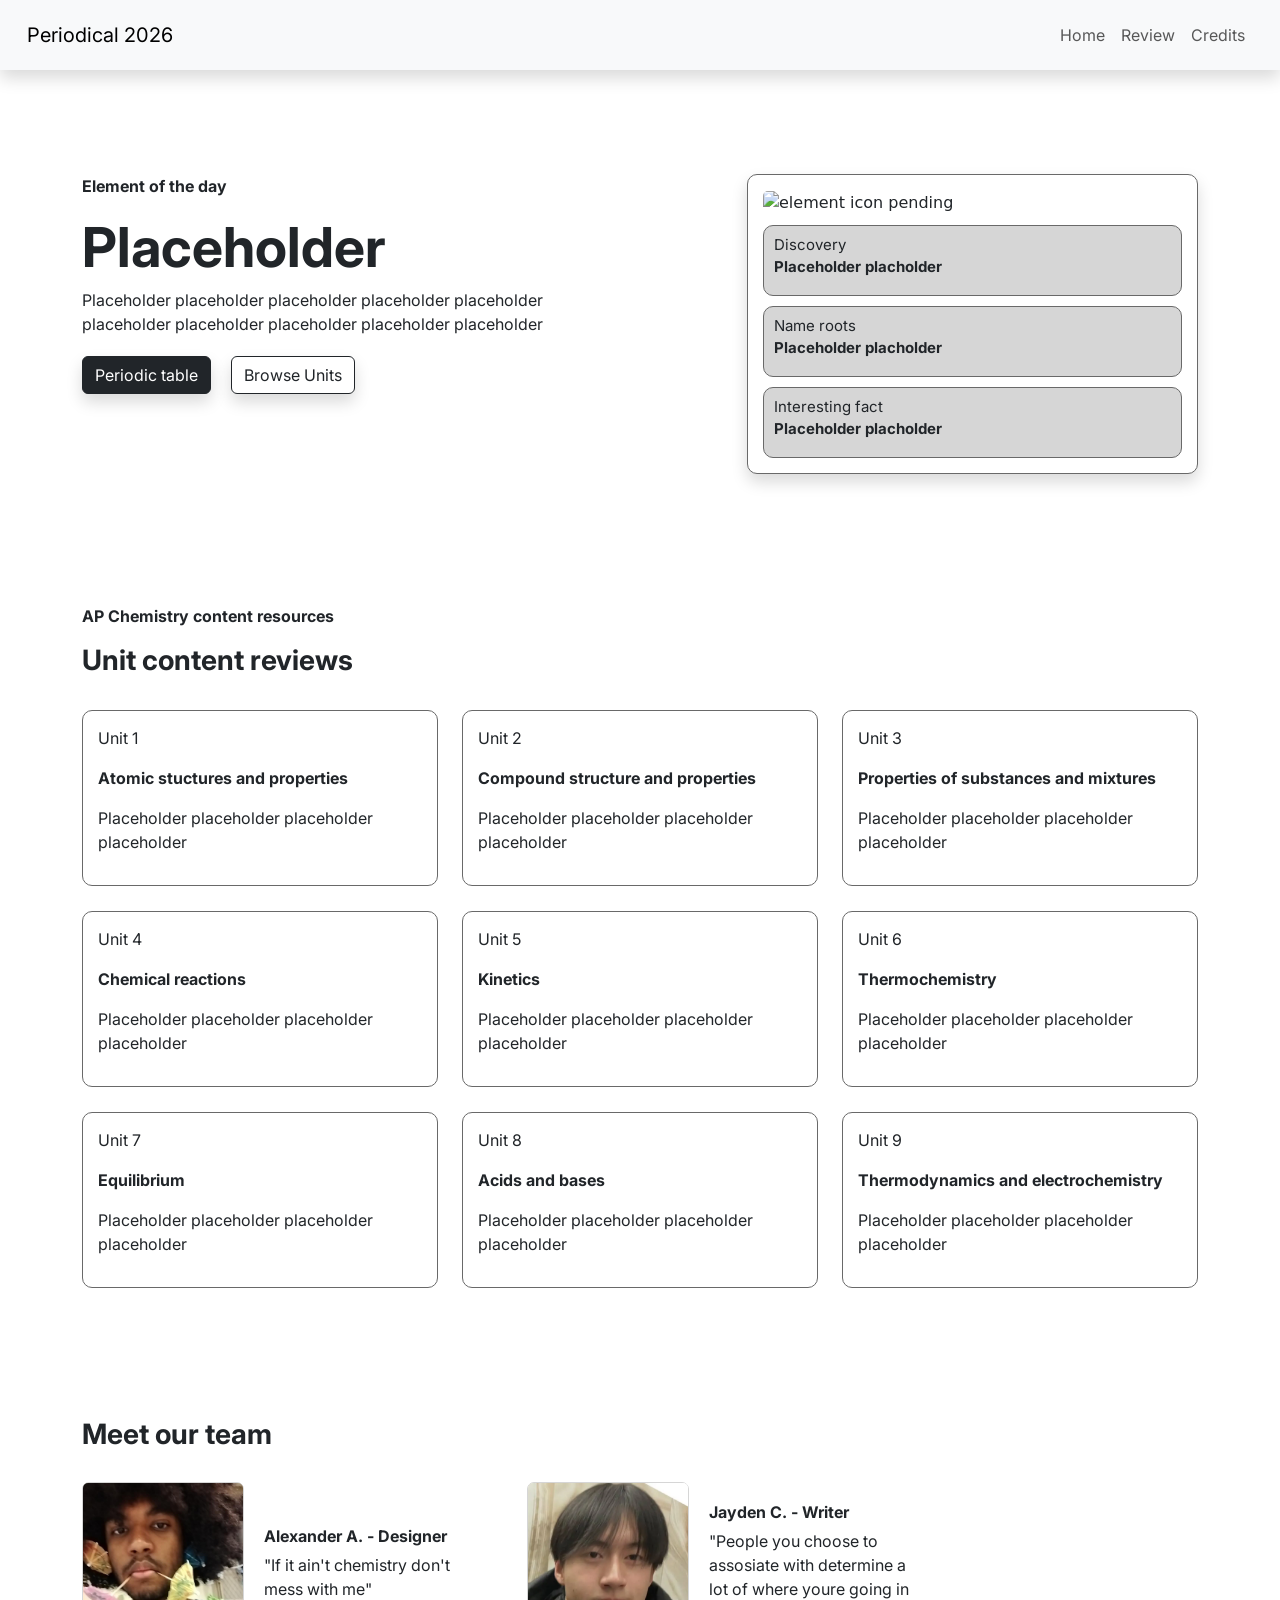
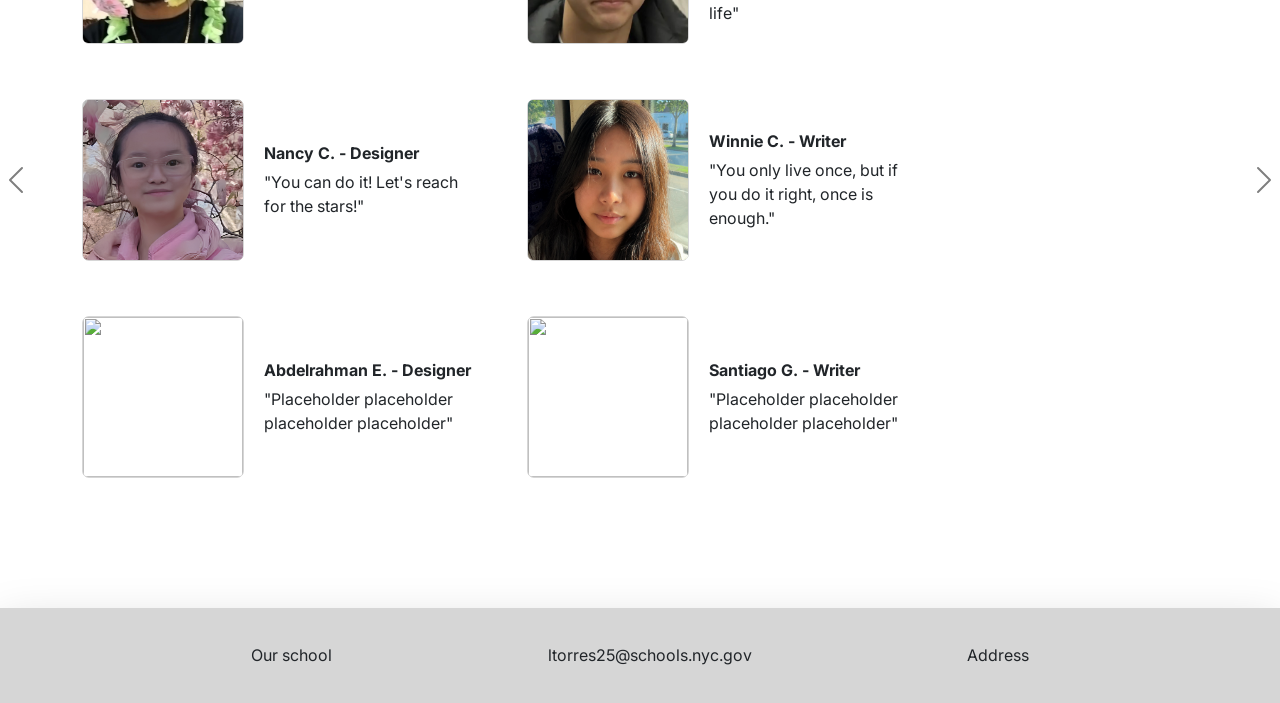
==== index.html @ fd691296 "add darren l to credits" ====
<!doctype html>
<html lang="en">
  <head>
    <meta charset="UTF-8" />
    <meta name="viewport" content="width=device-width, initial-scale=1.0" />
    <title>Periodical 2026</title>

    <!--Inter font-->
    <link rel="preconnect" href="https://fonts.googleapis.com">
    <link rel="preconnect" href="https://fonts.gstatic.com" crossorigin>
    <link href="https://fonts.googleapis.com/css2?family=Baloo+2:wght@400..800&family=Barlow+Condensed:ital,wght@0,100;0,200;0,300;0,400;0,500;0,600;0,700;0,800;0,900;1,100;1,200;1,300;1,400;1,500;1,600;1,700;1,800;1,900&family=BioRhyme:wght@200..800&family=Dongle&family=Gafata&family=Inter:ital,opsz,wght@0,14..32,100..900;1,14..32,100..900&family=Lexend:wght@100..900&family=Manrope:wght@200..800&family=Open+Sans:ital,wght@0,300..800;1,300..800&family=Petrona:ital,wght@0,100..900;1,100..900&family=Poppins:ital,wght@0,100;0,200;0,300;0,400;0,500;0,600;0,700;0,800;0,900;1,100;1,200;1,300;1,400;1,500;1,600;1,700;1,800;1,900&family=Roboto:ital,wght@0,100..900;1,100..900&family=Space+Mono:ital,wght@0,400;0,700;1,400;1,700&display=swap" rel="stylesheet">

    <link href="https://cdn.jsdelivr.net/npm/bootstrap@5.3.8/dist/css/bootstrap.min.css" rel="stylesheet" integrity="sha384-sRIl4kxILFvY47J16cr9ZwB07vP4J8+LH7qKQnuqkuIAvNWLzeN8tE5YBujZqJLB" crossorigin="anonymous">
    <link href="style.css" rel="stylesheet" type="text/css" />
  </head>
  <body>
    <p id="home">home</p>
    <nav class="navbar fixed-top bg-body-tertiary navbar-expand-lg shadow" data-bs-theme="light">
        <div class="container-fluid">
            <span class="navbar-brand mb-0 inter-regular">Periodical 2026</span>
            <button class="navbar-toggler" type="button" data-bs-toggle="collapse" data-bs-target="#navbarSupportedContent" aria-controls="navbarSupportedContent" aria-expanded="false" aria-label="Toggle navigation">
            <span class="navbar-toggler-icon"></span>
            </button>
            <div class="collapse navbar-collapse" id="navbarSupportedContent">
                <ul class="navbar-nav ms-auto mb-2 mb-lg-0">
                <li class="nav-item">
                    <a class="nav-link inter-regular" aria-current="page" href="#home">Home</a>
                </li>
                <li class="nav-item">
                    <a class="nav-link inter-regular" aria-current="page" href="#unit-content">Review</a>
                </li>
                <li class="nav-item">
                    <a class="nav-link inter-regular" aria-current="page" href="#credits">Credits</a>
                </li>
                </ul>
            </div>
        </div>
    </nav>

    <div class="container-fluid spacing" id="daily-element">
        <div class="container">
            <div class="row justify-content-center">
                <div class="col-lg-7 col-12 align-items-center">
                    <p class="inter-bold">Element of the day</p>
                    <h1 class="inter-bold" id="element-name">Placeholder</h1>
                    <p class="inter-regular"id="info">Placeholder placeholder placeholder placeholder placeholder placeholder placeholder placeholder placeholder placeholder</p>
                    <div id="button-align">
                        <a class="btn btn-dark shadow inter-regular" href="periodicTable.html">Periodic table</a>
                        <a class="btn btn-outline-dark shadow inter-regular" href="#unit-content">Browse Units</a>
                    </div>
                </div>
                <div class="col-lg-5 col-12 align-self-flex-end">
                    <div class="container shadow" id="element-card">
                        <img src="" alt="element icon pending">
                        <div class="box">
                            <p class="inter-regular sub-title">Discovery</p>
                            <p class="inter-bold">Placeholder placholder</p>
                        </div>
                        <div class="box">
                            <p class="inter-regular sub-title">Name roots</p>
                            <p class="inter-bold">Placeholder placholder</p>
                        </div>
                        <div class="box">
                            <p class="inter-regular sub-title">Interesting fact</p>
                            <p class="inter-bold">Placeholder placholder</p>
                        </div>
                    </div>
                </div>
            </div>
        </div>
    </div>

    <div class="container-fluid spacing" id="unit-content">
        <div class="container">
            <p class="inter-bold">AP Chemistry content resources</p>
            <h3 class="inter-bold">Unit content reviews</h3>
            <div class="row g-4 justify-content-center">
                <div class="col-lg-4 col-12">
                    <div class="units">
                        <a href="unit-template.html">
                            <p class="inter-regular">Unit 1</p>
                            <p class="inter-bold">Atomic stuctures and properties</p>
                            <p class="inter-regular">Placeholder placeholder placeholder placeholder</p>
                        </a>
                    </div>
                </div>
                <div class="col-lg-4 col-12">
                    <div class="units">
                        <a href="unit-template.html">
                            <p class="inter-regular">Unit 2</p>
                            <p class="inter-bold">Compound structure and properties</p>
                            <p class="inter-regular">Placeholder placeholder placeholder placeholder</p>
                        </a>
                    </div>
                </div>
                <div class="col-lg-4 col-12 ">
                    <div class="units">
                        <a href="unit-template.html">
                            <p class="inter-regular">Unit 3</p>
                            <p class="inter-bold">Properties of substances and mixtures</p>
                            <p class="inter-regular">Placeholder placeholder placeholder placeholder</p>
                        </a>
                    </div>
                </div>
            </div>
            <div class="row g-4 justify-content-center">
                <div class="col-lg-4 col-12">
                    <div class="units">
                        <a href="unit-template.html">
                            <p class="inter-regular">Unit 4</p>
                            <p class="inter-bold">Chemical reactions</p>
                            <p class="inter-regular">Placeholder placeholder placeholder placeholder</p>
                        </a>
                    </div>
                </div>
                <div class="col-lg-4 col-12">
                    <div class="units">
                        <a href="unit-template.html">
                            <p class="inter-regular">Unit 5</p>
                            <p class="inter-bold">Kinetics</p>
                            <p class="inter-regular">Placeholder placeholder placeholder placeholder</p>
                        </a>
                    </div>
                </div>
                <div class="col-lg-4 col-12 ">
                    <div class="units">
                        <a href="unit-template.html">
                            <p class="inter-regular">Unit 6</p>
                            <p class="inter-bold">Thermochemistry</p>
                            <p class="inter-regular">Placeholder placeholder placeholder placeholder</p>
                        </a>
                    </div>
                </div>
            </div>
            <div class="row g-4 justify-content-center">
                <div class="col-lg-4 col-12">
                    <div class="units">
                        <a href="unit-template.html">
                            <p class="inter-regular">Unit 7</p>
                            <p class="inter-bold">Equilibrium</p>
                            <p class="inter-regular">Placeholder placeholder placeholder placeholder</p>
                        </a>
                    </div>
                </div>
                <div class="col-lg-4 col-12">
                    <div class="units">
                        <a href="unit-template.html">
                            <p class="inter-regular">Unit 8</p>
                            <p class="inter-bold">Acids and bases</p>
                            <p class="inter-regular">Placeholder placeholder placeholder placeholder</p>
                        </a>
                    </div>
                </div>
                <div class="col-lg-4 col-12 ">
                    <div class="units">
                        <a href="unit-template.html">
                            <p class="inter-regular">Unit 9</p>
                            <p class="inter-bold">Thermodynamics and electrochemistry</p>
                            <p class="inter-regular">Placeholder placeholder placeholder placeholder</p>
                        </a>
                    </div>
                </div>
            </div>
        </div>
    </div>

    <div class="container-fluid spacing" id="credits">
        <div class="container">
        <h3 class="inter-bold">Meet our team</h3>
            <div class="carousel carousel-dark slide" id="carousel-team" data-bs-ride="carousel">
                <div class="carousel-inner">
                    <div class="carousel-item active">
                        <div class="profiles">
                            <div class="person">
                                <div class="picture">
                                    <img src="imgs/Alexander Alvarado.jpg" width="160px" height="160px">
                                </div>
                                <div class="description">
                                    <p class="name inter-bold">Alexander A. - Designer</p>
                                    <p class="inter-regular">"If it ain't chemistry don't mess with me"</p>
                                </div>
                            </div>
                            <div class="person">
                                <div class="picture">
                                    <img src="imgs/Jayden Cen.png" width="160px" height="160px">
                                </div>
                                <div class="description">
                                    <p class="name inter-bold">Jayden C. - Writer</p>
                                    <p class="inter-regular">"People you choose to assosiate with determine a lot of where youre going in life"</p>
                                </div>
                            </div>
                            <div class="person">
                                <div class="picture">
                                    <img src="imgs/Nancy Chen.png" width="160px" height="160px">
                                </div>
                                <div class="description">
                                    <p class="name inter-bold">Nancy C. - Designer</p>
                                    <p class="inter-regular">"You can do it! Let's reach for the stars!"</p>
                                </div>
                            </div>
                            <div class="person">
                                <div class="picture">
                                    <img src="imgs/Winnie Chen.png" width="160px" height="160px">
                                </div>
                                <div class="description">
                                    <p class="name inter-bold">Winnie C. - Writer</p>
                                    <p class="inter-regular">"You only live once, but if you do it right, once is enough."</p>
                                </div>
                            </div>
                            <div class="person">
                                <div class="picture">
                                    <img src="https://cdn.pixabay.com/photo/2015/10/05/22/37/blank-profile-picture-973460_1280.png" width="160px" height="160px">
                                </div>
                                <div class="description">
                                    <p class="name inter-bold">Abdelrahman E. - Designer</p>
                                    <p class="inter-regular">"Placeholder placeholder placeholder placeholder"</p>
                                </div>
                            </div>
                            <div class="person">
                                <div class="picture">
                                    <img src="https://cdn.pixabay.com/photo/2015/10/05/22/37/blank-profile-picture-973460_1280.png" width="160px" height="160px">
                                </div>
                                <div class="description">
                                    <p class="name inter-bold">Santiago G. - Writer</p>
                                    <p class="inter-regular">"Placeholder placeholder placeholder placeholder"</p>
                                </div>
                            </div>
                        </div>
                    </div>
                    <div class="carousel-item">
                        <div class="profiles">
                            <div class="person">
                                <div class="picture">
                                    <img src="https://cdn.pixabay.com/photo/2015/10/05/22/37/blank-profile-picture-973460_1280.png" width="160px" height="160px">
                                </div>
                                <div class="description">
                                    <p class="name inter-bold">Sara G. - Writer</p>
                                    <p class="inter-regular">"Placeholder placeholder placeholder placeholder"</p>
                                </div>
                            </div>
                            <div class="person">
                                <div class="picture">
                                    <img src="https://cdn.pixabay.com/photo/2015/10/05/22/37/blank-profile-picture-973460_1280.png" width="160px" height="160px">
                                </div>
                                <div class="description">
                                    <p class="name inter-bold">Qilin G. - Writer</p>
                                    <p class="inter-regular">"Placeholder placeholder placeholder placeholder"</p>
                                </div>
                            </div>
                            <div class="person">
                                <div class="picture">
                                    <img src="https://cdn.pixabay.com/photo/2015/10/05/22/37/blank-profile-picture-973460_1280.png" width="160px" height="160px">
                                </div>
                                <div class="description">
                                    <p class="name inter-bold">Lixin H. - Designer</p>
                                    <p class="inter-regular">"Placeholder placeholder placeholder placeholder"</p>
                                </div>
                            </div>
                            <div class="person">
                                <div class="picture">
                                    <img src="https://cdn.pixabay.com/photo/2015/10/05/22/37/blank-profile-picture-973460_1280.png" width="160px" height="160px">
                                </div>
                                <div class="description">
                                    <p class="name inter-bold">Ronnie H. - Writer</p>
                                    <p class="inter-regular">"Placeholder placeholder placeholder placeholder"</p>
                                </div>
                            </div>
                            <div class="person">
                                <div class="picture">
                                    <img src="https://cdn.pixabay.com/photo/2015/10/05/22/37/blank-profile-picture-973460_1280.png" width="160px" height="160px">
                                </div>
                                <div class="description">
                                    <p class="name inter-bold">Yiwen J. - Designer</p>
                                    <p class="inter-regular">"Placeholder placeholder placeholder placeholder"</p>
                                </div>
                            </div>
                            <div class="person">
                                <div class="picture">
                                    <img src="imgs/Farzona Khabibova.png" width="160px" height="160px">
                                </div>
                                <div class="description">
                                    <p class="name inter-bold">Farzona K. - Writer</p>
                                    <p class="inter-regular">"What are you afraid of losing, when nothing in the world actually belongs to you."</p>
                                </div>
                            </div>
                        </div>
                    </div>
                    <div class="carousel-item">
                        <div class="profiles">
                            <div class="person">
                                <div class="picture">
                                    <img src="imgs/Jayden Khoo.png" width="160px" height="160px">
                                </div>
                                <div class="description">
                                    <p class="name inter-bold">Jayden K. - Writer</p>
                                    <p class="inter-regular">"Education is important but so is food"</p>
                                </div>
                            </div>
                            <div class="person">
                                <div class="picture">
                                    <img src="https://cdn.pixabay.com/photo/2015/10/05/22/37/blank-profile-picture-973460_1280.png" width="160px" height="160px">
                                </div>
                                <div class="description">
                                    <p class="name inter-bold">Lizzy K. - Writer</p>
                                    <p class="inter-regular">"Placeholder placeholder placeholder placeholder"</p>
                                </div>
                            </div>
                            <div class="person">
                                <div class="picture">
                                    <img src="imgs/Darren Li.png" width="160px" height="160px">
                                </div>
                                <div class="description">
                                    <p class="name inter-bold">Darren L. - Designer</p>
                                    <p class="inter-regular">"You can choose your own growth, but you can’t choose it for anyone else. Focus on your progress, not on forcing your vision onto others."</p>
                                </div>
                            </div>
                            <div class="person">
                                <div class="picture">
                                    <img src="imgs/William Li.jpg" width="160px" height="160px">
                                </div>
                                <div class="description">
                                    <p class="name inter-bold">William L. - Designer</p>
                                    <p class="inter-regular">"If you've ever regretted missing out on something, how can you be sure that you would definitely succeed? So don't look back."</p>
                                </div>
                            </div>
                            <div class="person">
                                <div class="picture">
                                    <img src="imgs/Jacky Lin.png" width="160px" height="160px">
                                </div>
                                <div class="description">
                                    <p class="name inter-bold">Jacky L. - Writer</p>
                                    <p class="inter-regular">"You have to learn to adapt to circumstances and be ready to respond to any situation, in order to flow around obtsacles."</p>
                                </div>
                            </div>
                            <div class="person">
                                <div class="picture">
                                    <img src="https://cdn.pixabay.com/photo/2015/10/05/22/37/blank-profile-picture-973460_1280.png" width="160px" height="160px">
                                </div>
                                <div class="description">
                                    <p class="name inter-bold">Leo L. - Designer</p>
                                    <p class="inter-regular">"Placeholder placeholder placeholder placeholder"</p>
                                </div>
                            </div>
                        </div>
                    </div>
                    <div class="carousel-item">
                        <div class="profiles">
                            <div class="person">
                                <div class="picture">
                                    <img src="https://cdn.pixabay.com/photo/2015/10/05/22/37/blank-profile-picture-973460_1280.png" width="160px" height="160px">
                                </div>
                                <div class="description">
                                    <p class="name inter-bold">Ryan L. - Designer</p>
                                    <p class="inter-regular">"Placeholder placeholder placeholder placeholder"</p>
                                </div>
                            </div>
                            <div class="person">
                                <div class="picture">
                                    <img src="https://cdn.pixabay.com/photo/2015/10/05/22/37/blank-profile-picture-973460_1280.png" width="160px" height="160px">
                                </div>
                                <div class="description">
                                    <p class="name inter-bold">Xue L. - Writer</p>
                                    <p class="inter-regular">"Placeholder placeholder placeholder placeholder"</p>
                                </div>
                            </div>
                            <div class="person">
                                <div class="picture">
                                    <img src="imgs/zhenglin.png" width="160px" height="160px">
                                </div>
                                <div class="description">
                                    <p class="name inter-bold">Zheng L. - Writer</p>
                                    <p class="inter-regular">"阿巴阿巴s"</p>
                                </div>
                            </div>
                            <div class="person">
                                <div class="picture">
                                    <img src="imgs/Jolee Liu.jpg" width="160px" height="160px">
                                </div>
                                <div class="description">
                                    <p class="name inter-bold">Jolee L. - Designer</p>
                                    <p class="inter-regular">"Look beyond perfectionism and embrace rigorous challenges."</p>
                                </div>
                            </div>
                            <div class="person">
                                <div class="picture">
                                    <img src="https://cdn.pixabay.com/photo/2015/10/05/22/37/blank-profile-picture-973460_1280.png" width="160px" height="160px">
                                </div>
                                <div class="description">
                                    <p class="name inter-bold">Gabriel M. - Designer</p>
                                    <p class="inter-regular">"Placeholder placeholder placeholder placeholder"</p>
                                </div>
                            </div>
                            <div class="person">
                                <div class="picture">
                                    <img src="https://cdn.pixabay.com/photo/2015/10/05/22/37/blank-profile-picture-973460_1280.png" width="160px" height="160px">
                                </div>
                                <div class="description">
                                    <p class="name inter-bold">Citali P. - Writer</p>
                                    <p class="inter-regular">"Placeholder placeholder placeholder placeholder"</p>
                                </div>
                            </div>
                        </div>
                    </div>
                    <div class="carousel-item">
                        <div class="profiles">
                            <div class="person">
                                <div class="picture">
                                    <img src="https://cdn.pixabay.com/photo/2015/10/05/22/37/blank-profile-picture-973460_1280.png" width="160px" height="160px">
                                </div>
                                <div class="description">
                                    <p class="name inter-bold">Edward P. - Designer</p>
                                    <p class="inter-regular">"Placeholder placeholder placeholder placeholder"</p>
                                </div>
                            </div>
                            <div class="person">
                                <div class="picture">
                                    <img src="imgs/Rain Song.jpg" width="160px" height="160px">
                                </div>
                                <div class="description">
                                    <p class="name inter-bold">Rain S. - Designer</p>
                                    <p class="inter-regular">"Hi Everybody"</p>
                                </div>
                            </div>
                            <div class="person">
                                <div class="picture">
                                    <img src="https://cdn.pixabay.com/photo/2015/10/05/22/37/blank-profile-picture-973460_1280.png" width="160px" height="160px">
                                </div>
                                <div class="description">
                                    <p class="name inter-bold">Jesus V. - Writer</p>
                                    <p class="inter-regular">"Placeholder placeholder placeholder placeholder"</p>
                                </div>
                            </div>
                            <div class="person">
                                <div class="picture">
                                    <img src="https://cdn.pixabay.com/photo/2015/10/05/22/37/blank-profile-picture-973460_1280.png" width="160px" height="160px">
                                </div>
                                <div class="description">
                                    <p class="name inter-bold">Shijun W. - Designer</p>
                                    <p class="inter-regular">"Placeholder placeholder placeholder placeholder"</p>
                                </div>
                            </div>
                            <div class="person">
                                <div class="picture">
                                    <img src="imgs/Cammi Wong.jpg" width="160px" height="160px">
                                </div>
                                <div class="description">
                                    <p class="name inter-bold">Cammi W. - Writer</p>
                                    <p class="inter-regular">"We can become what we think"</p>
                                </div>
                            </div>
                            <div class="person">
                                <div class="picture">
                                    <img src="imgs/Tina Xiao.png" width="160px" height="160px">
                                </div>
                                <div class="description">
                                    <p class="name inter-bold">Tina X. - Designer</p>
                                    <p class="inter-regular">"If you believe in yourself, anything is possible"</p>
                                </div>
                            </div>
                        </div>
                    </div>
                </div>
                <button class="carousel-control-prev" type="button" data-bs-target="#carousel-team" data-bs-slide="prev">
                    <span class="carousel-control-prev-icon" aria-hidden="true"></span>
                    <span class="visually-hidden">Previous</span>
                </button>
                <button class="carousel-control-next" type="button" data-bs-target="#carousel-team" data-bs-slide="next">
                    <span class="carousel-control-next-icon" aria-hidden="true"></span>
                    <span class="visually-hidden">Next</span>
                </button>
            </div>
        </div>
    </div>

    <div class="shadow-lg" id="footer">
        <footer>
            <div>
                <a class="inter-regular" href="https://www.hstat.org/" target="_blank">Our school</a>
            </div>
            <div>
                <a class="inter-regular" href="mailto:ltorres25@schools.nyc.gov" target="_blank">ltorres25@schools.nyc.gov</a>
            </div>
            <div>
                <a class="inter-regular" href="https://maps.app.goo.gl/sKHwJFH19ot9GF3d6" target="_blank">Address</a>
            </div>
        </footer>
    </div>

    <script src="https://cdn.jsdelivr.net/npm/bootstrap@5.3.8/dist/js/bootstrap.bundle.min.js" integrity="sha384-FKyoEForCGlyvwx9Hj09JcYn3nv7wiPVlz7YYwJrWVcXK/BmnVDxM+D2scQbITxI" crossorigin="anonymous"></script>
  </body>
</html>
---- style.css ----
.inter-regular {
  font-family: "Inter", sans-serif;
  font-optical-sizing: auto;
  font-weight: 400;
  font-style: normal;
}
.inter-bold {
  font-family: "Inter", sans-serif;
  font-optical-sizing: auto;
  font-weight: 700;
  font-style: normal;
}
.navbar {
  padding: 15px;
}

.spacing {
  margin-bottom: 130px;
}
#daily-element{
    margin-top: 150px;
    padding: 0px 60px 0px 60px;
    width: 100%;
}
#element-name {
  font-size: 55px;
}
#button-align{
  display: flex;
  align-content: center;
  margin-top: 20px;
}
.btn {
  margin: 0px 20px 0px 0px;
}
#info {
  max-width: 500px;
}
#element-card {
  background-color: #fff;
  border: 1px solid #696969;
  border-radius: 10px;
  padding: 15px;
  margin-left: auto;
  width: 500px;
}
.align-self-flex-end{
  display:flex;
  align-self: flex-end;
}
.box{
  background-color: #d6d6d6;
  border: 1px solid #696969;
  border-radius: 10px;
  padding-left: 10px;
  margin: auto;
  margin-top: 10px;
  font-size: 15px;
}
.sub-title{
  margin: 8px 0px 0px 0px;
}

#unit-content{
  padding: 0px 60px 0px 60px;
  width: 100%;
}
.units{
  background-color: #fff;
  border: 1px solid #696969;
  border-radius: 10px;
  padding: 15px;
  margin-top: 25px;
}
a {
    text-decoration: none;
    color: inherit;
    /* display:block; */
}
img{
  border-radius: 5px;
}

#credits {
  padding: 0px 60px 0px 60px;
  position: relative;
}
.profiles {
  display:flex;
  flex-wrap: wrap;
  gap: 45px;
  justify-content: start;
  row-gap: 55px;
}
/* .top-row{
  margin-bottom: 55px;
} */
.person{
  display: flex;
  align-items:center;
  gap: 20px;
}
.picture {
  margin:auto;
  border: 1px solid #d6d6d6;
  border-radius: 7px;
}
.description {
  margin: auto;
  width:218px;
}
.name{
  margin: 16px 0px 5px 0px;
}

.carousel{
  margin-top: 30px;
}
.carousel-control-prev {
  left: -150px;
}
.carousel-control-next {
  right: -150px;
}

#footer{
  background-color: #d6d6d6;
  margin-top: 130px;
}
footer{
  display: flex;
  justify-content: space-evenly;
  align-items: baseline;
  margin: auto;
  text-align:center;
  flex-wrap: wrap;
  align-content: center;
  padding: 35px;
}
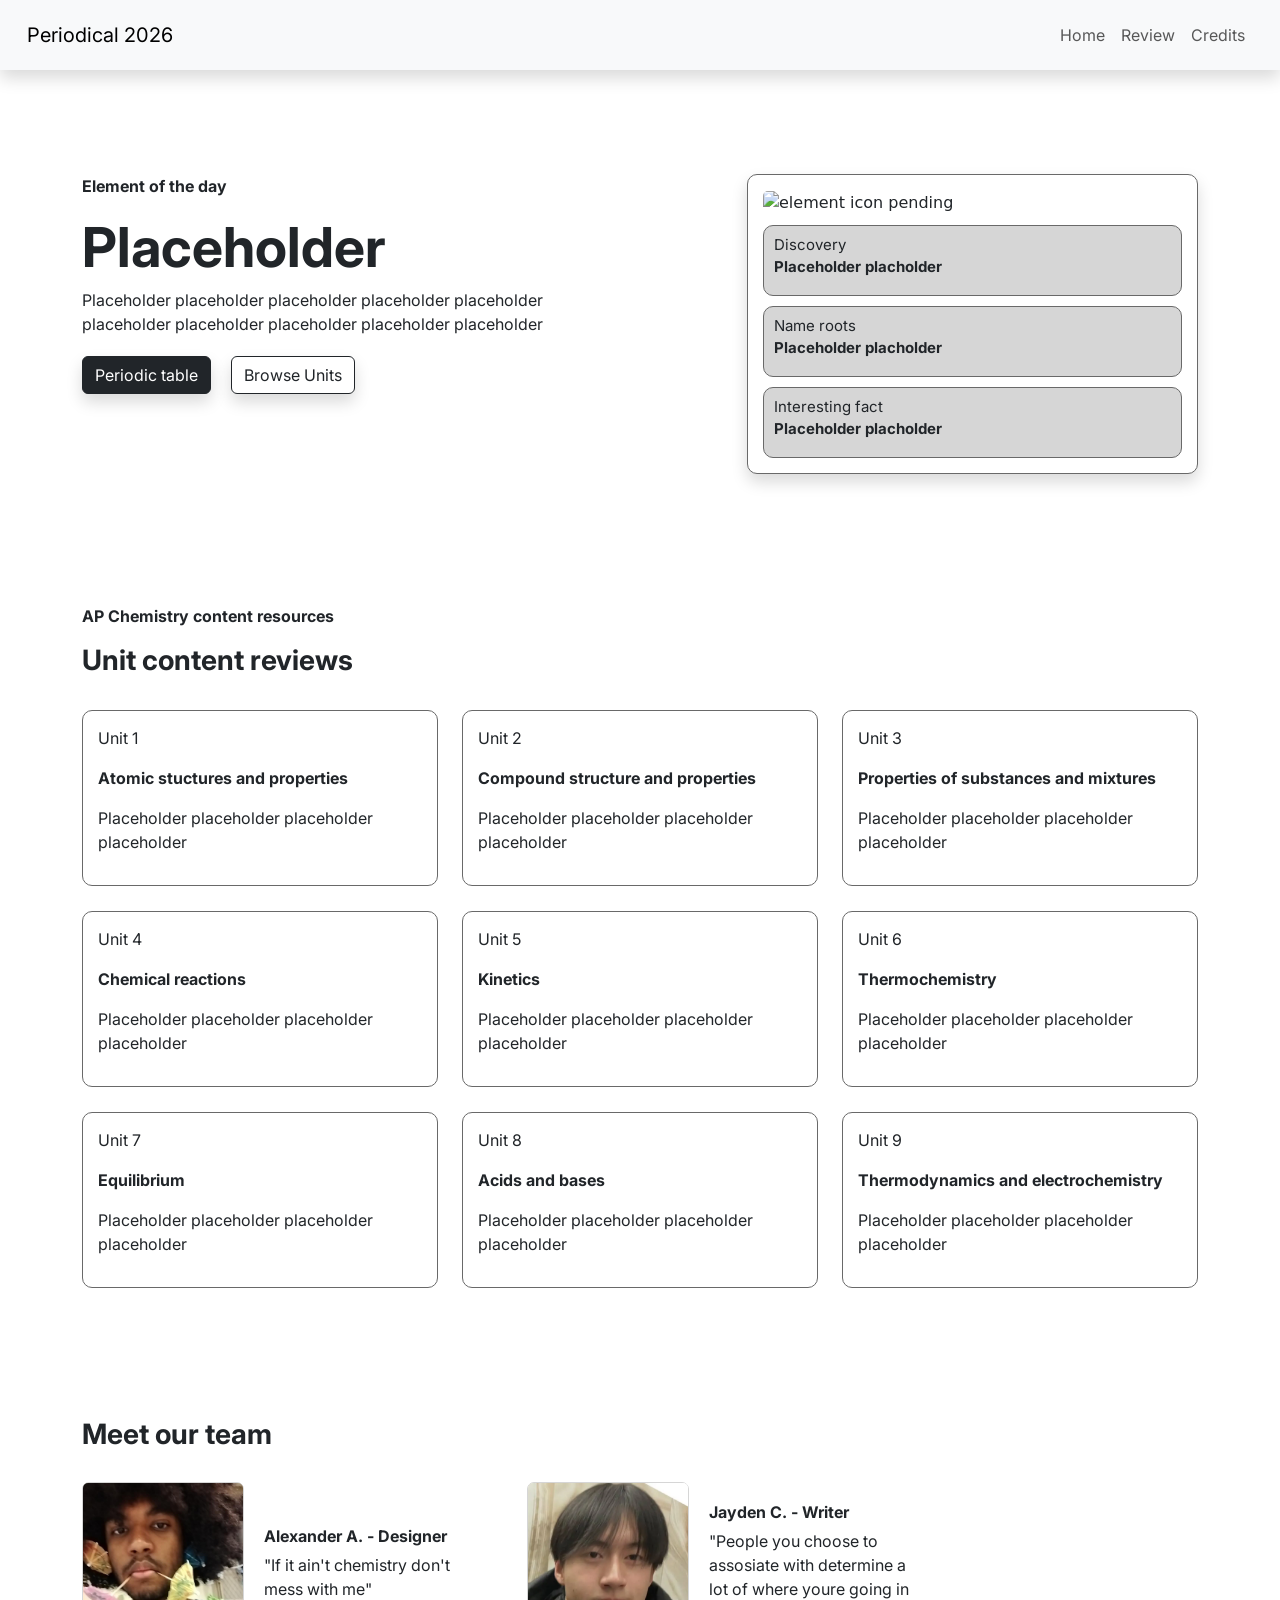
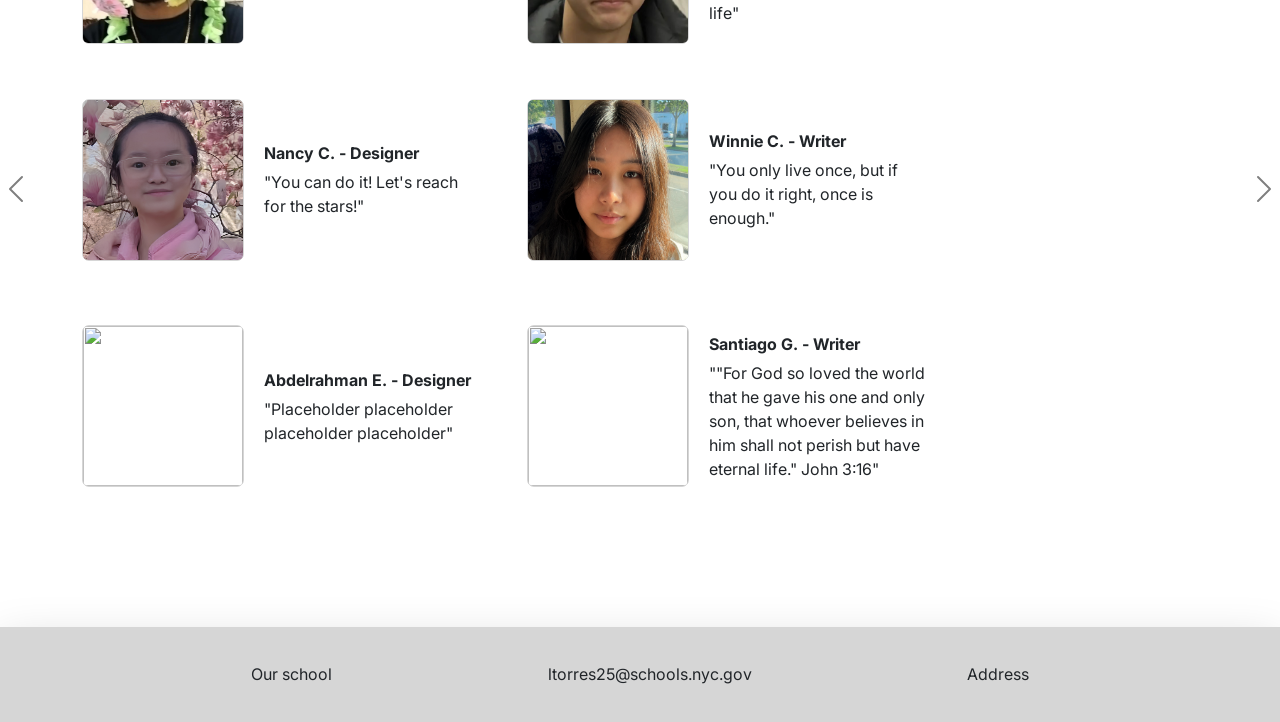
==== commit 48094ea5: "Merge pull request #33 from tinax8774/main add Gabriel" ====
--- a/index.html
+++ b/index.html
@@ -218,11 +218,11 @@
                             </div>
                             <div class="person">
                                 <div class="picture">
-                                    <img src="https://cdn.pixabay.com/photo/2015/10/05/22/37/blank-profile-picture-973460_1280.png" width="160px" height="160px">
+                                    <img src="imgs/Santiago Garcia Vidal.png" width="160px" height="160px">
                                 </div>
                                 <div class="description">
                                     <p class="name inter-bold">Santiago G. - Writer</p>
-                                    <p class="inter-regular">"Placeholder placeholder placeholder placeholder"</p>
+                                    <p class="inter-regular">""For God so loved the world that he gave his one and only son, that whoever believes in him shall not perish but have eternal life." John 3:16"</p>
                                 </div>
                             </div>
                         </div>
@@ -298,11 +298,11 @@
                             </div>
                             <div class="person">
                                 <div class="picture">
-                                    <img src="https://cdn.pixabay.com/photo/2015/10/05/22/37/blank-profile-picture-973460_1280.png" width="160px" height="160px">
+                                    <img src="imgs/Lizzy Kopaleishvili.png" width="160px" height="160px">
                                 </div>
                                 <div class="description">
                                     <p class="name inter-bold">Lizzy K. - Writer</p>
-                                    <p class="inter-regular">"Placeholder placeholder placeholder placeholder"</p>
+                                    <p class="inter-regular">"I'm finally out of my element"</p>
                                 </div>
                             </div>
                             <div class="person">
@@ -383,11 +383,11 @@
                             </div>
                             <div class="person">
                                 <div class="picture">
-                                    <img src="https://cdn.pixabay.com/photo/2015/10/05/22/37/blank-profile-picture-973460_1280.png" width="160px" height="160px">
+                                    <img src="imgs/Gabriel Mora.png" width="160px" height="160px">
                                 </div>
                                 <div class="description">
                                     <p class="name inter-bold">Gabriel M. - Designer</p>
-                                    <p class="inter-regular">"Placeholder placeholder placeholder placeholder"</p>
+                                    <p class="inter-regular">"Hi"</p>
                                 </div>
                             </div>
                             <div class="person">
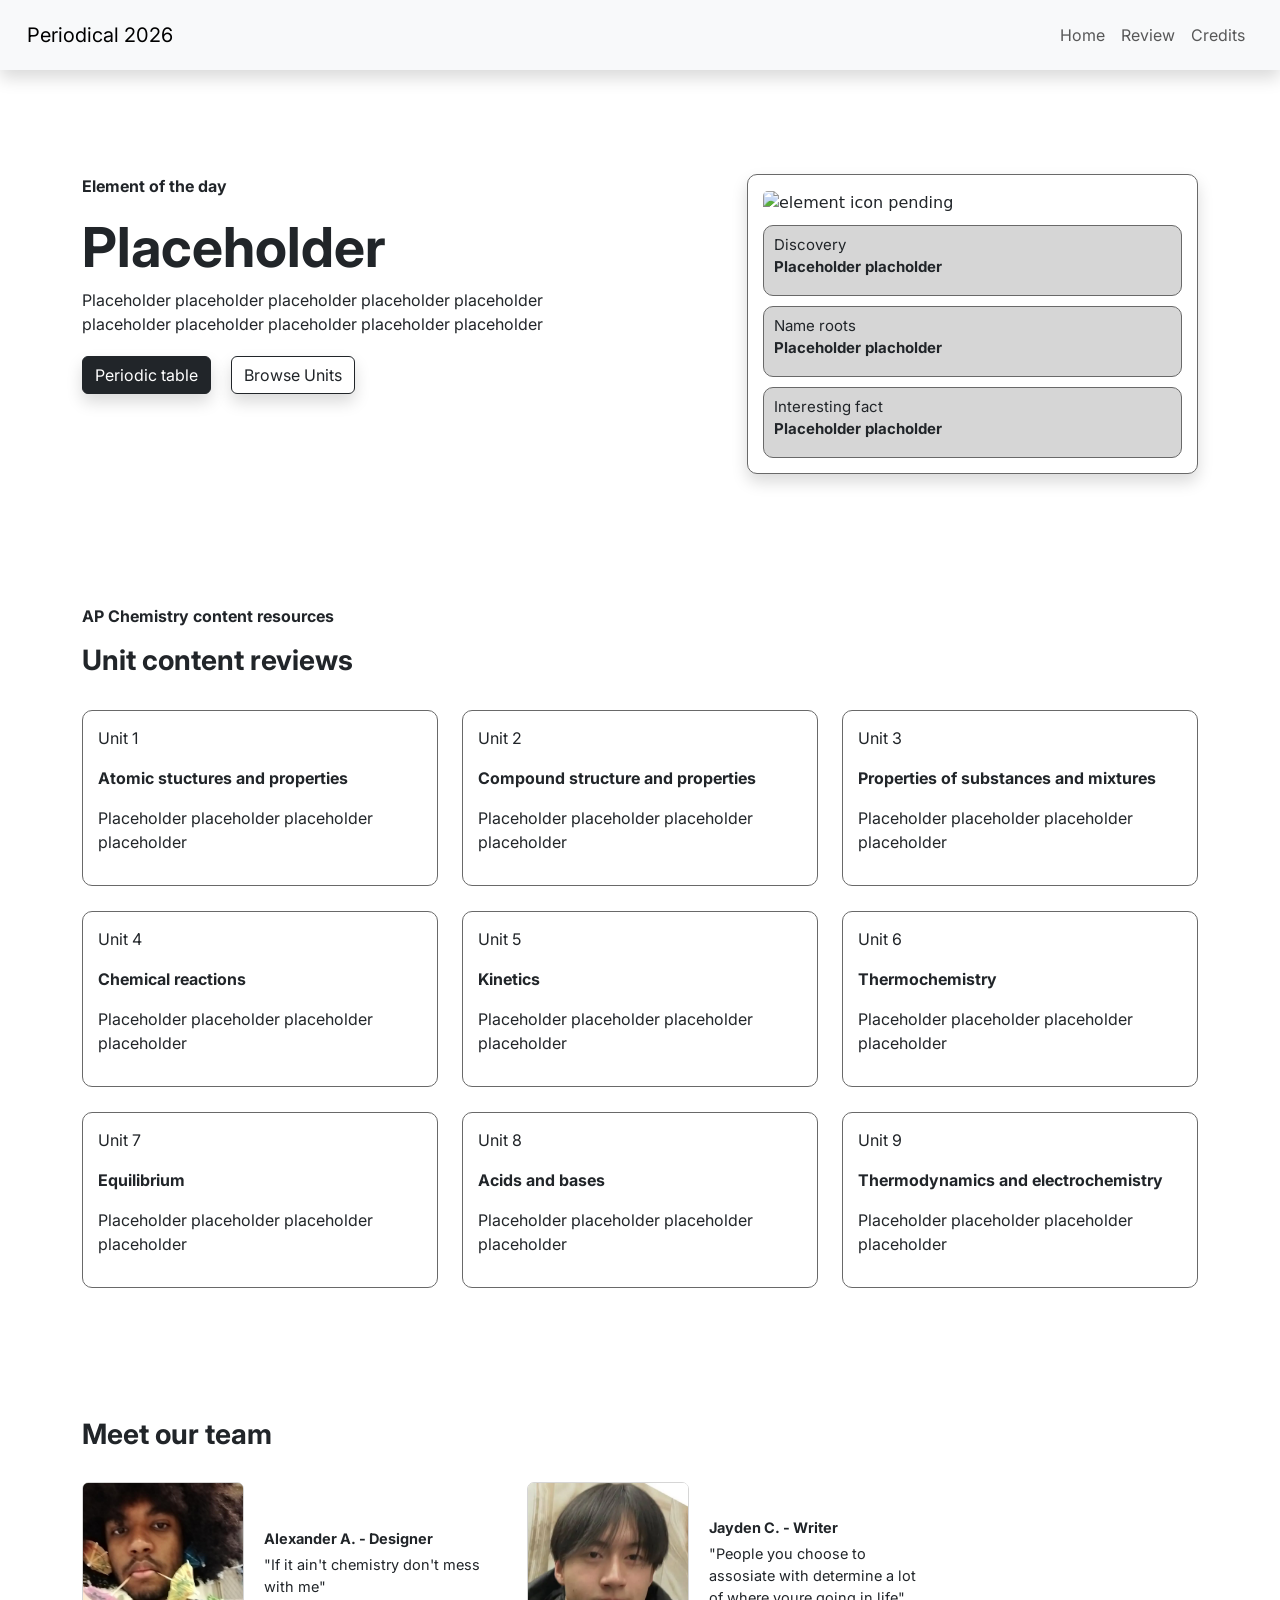
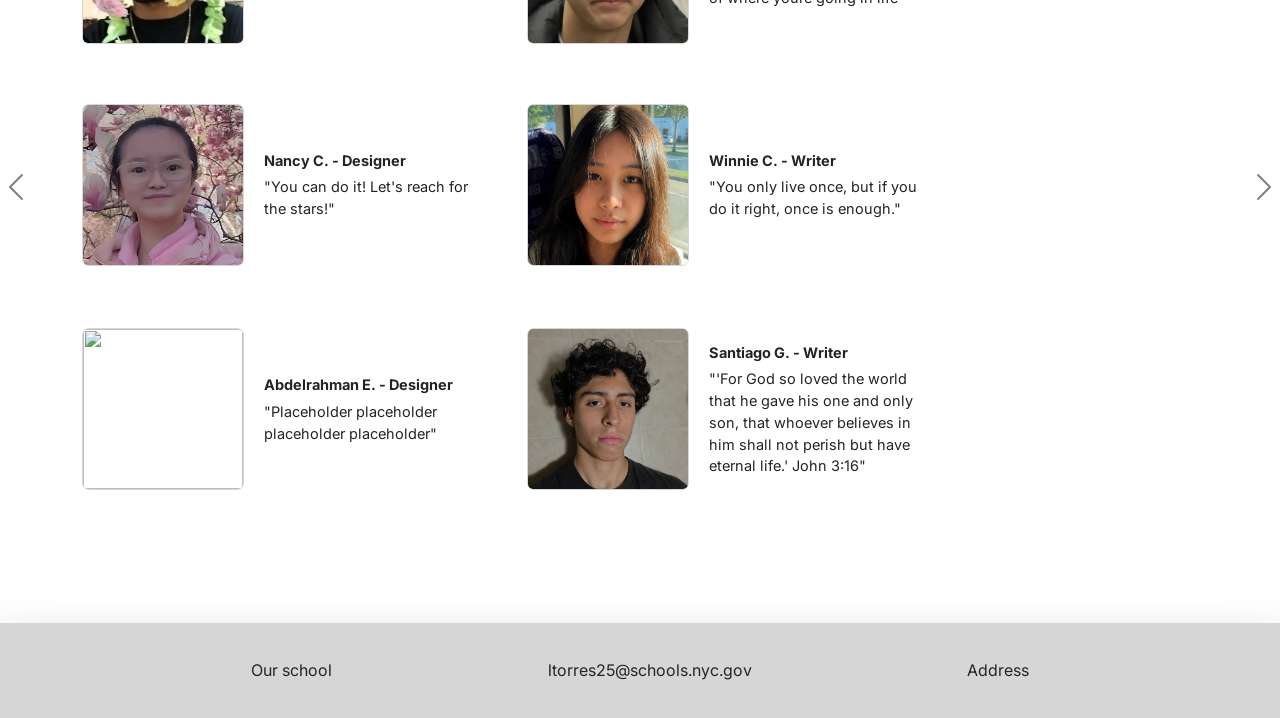
==== commit 11e8190c: "Merge pull request #37 from joleel3389/main fix styling, fix cropping for multiple ppl, fix quote" ====
--- a/index.html
+++ b/index.html
@@ -218,11 +218,11 @@
                             </div>
                             <div class="person">
                                 <div class="picture">
-                                    <img src="imgs/Santiago Garcia Vidal.png" width="160px" height="160px">
+                                    <img src="imgs/Santiago Garcia Vidal.jpg" width="160px" height="160px">
                                 </div>
                                 <div class="description">
                                     <p class="name inter-bold">Santiago G. - Writer</p>
-                                    <p class="inter-regular">""For God so loved the world that he gave his one and only son, that whoever believes in him shall not perish but have eternal life." John 3:16"</p>
+                                    <p class="inter-regular">"'For God so loved the world that he gave his one and only son, that whoever believes in him shall not perish but have eternal life.' John 3:16"</p>
                                 </div>
                             </div>
                         </div>
@@ -231,11 +231,11 @@
                         <div class="profiles">
                             <div class="person">
                                 <div class="picture">
-                                    <img src="https://cdn.pixabay.com/photo/2015/10/05/22/37/blank-profile-picture-973460_1280.png" width="160px" height="160px">
+                                    <img src="imgs/Sara Golabek.jpg" width="160px" height="160px">
                                 </div>
                                 <div class="description">
                                     <p class="name inter-bold">Sara G. - Writer</p>
-                                    <p class="inter-regular">"Placeholder placeholder placeholder placeholder"</p>
+                                    <p class="inter-regular" style="font-size: 13px">"Knowing is better than wondering. Waking is better than sleeping, and even the biggest failure, even the worst mistake, beats the hell out of never trying."</p>
                                 </div>
                             </div>
                             <div class="person">
@@ -258,11 +258,11 @@
                             </div>
                             <div class="person">
                                 <div class="picture">
-                                    <img src="https://cdn.pixabay.com/photo/2015/10/05/22/37/blank-profile-picture-973460_1280.png" width="160px" height="160px">
+                                    <img src="imgs/Ronnie Huang.jpg" width="160px" height="160px">
                                 </div>
                                 <div class="description">
                                     <p class="name inter-bold">Ronnie H. - Writer</p>
-                                    <p class="inter-regular">"Placeholder placeholder placeholder placeholder"</p>
+                                    <p class="inter-regular">"You only get one life to try everything, so don't hesitate to go beyond."</p>
                                 </div>
                             </div>
                             <div class="person">
@@ -298,7 +298,7 @@
                             </div>
                             <div class="person">
                                 <div class="picture">
-                                    <img src="imgs/Lizzy Kopaleishvili.png" width="160px" height="160px">
+                                    <img src="imgs/Lizzy Kopaleishvili.jpg" width="160px" height="160px">
                                 </div>
                                 <div class="description">
                                     <p class="name inter-bold">Lizzy K. - Writer</p>
@@ -383,7 +383,7 @@
                             </div>
                             <div class="person">
                                 <div class="picture">
-                                    <img src="imgs/Gabriel Mora.png" width="160px" height="160px">
+                                    <img src="imgs/Gabriel Mora.jpg" width="160px" height="160px">
                                 </div>
                                 <div class="description">
                                     <p class="name inter-bold">Gabriel M. - Designer</p>
@@ -405,11 +405,11 @@
                         <div class="profiles">
                             <div class="person">
                                 <div class="picture">
-                                    <img src="https://cdn.pixabay.com/photo/2015/10/05/22/37/blank-profile-picture-973460_1280.png" width="160px" height="160px">
+                                    <img src="imgs/Edward Perez Gomez.jpg" width="160px" height="160px">
                                 </div>
                                 <div class="description">
                                     <p class="name inter-bold">Edward P. - Designer</p>
-                                    <p class="inter-regular">"Placeholder placeholder placeholder placeholder"</p>
+                                    <p class="inter-regular">"You owe it to yourself to become everything you’ve ever dreamed of being."</p>
                                 </div>
                             </div>
                             <div class="person">
@@ -432,11 +432,11 @@
                             </div>
                             <div class="person">
                                 <div class="picture">
-                                    <img src="https://cdn.pixabay.com/photo/2015/10/05/22/37/blank-profile-picture-973460_1280.png" width="160px" height="160px">
+                                    <img src="imgs/Shijun Weng.jpg" width="160px" height="160px">
                                 </div>
                                 <div class="description">
                                     <p class="name inter-bold">Shijun W. - Designer</p>
-                                    <p class="inter-regular">"Placeholder placeholder placeholder placeholder"</p>
+                                    <p class="inter-regular">"Just write code in chemistry"</p>
                                 </div>
                             </div>
                             <div class="person">
--- a/style.css
+++ b/style.css
@@ -89,8 +89,9 @@
   display:flex;
   flex-wrap: wrap;
   gap: 45px;
-  justify-content: start;
-  row-gap: 55px;
+  justify-content: flex-start;
+  row-gap: 60px;
+  min-height: 450px;
 }
 /* .top-row{
   margin-bottom: 55px;
@@ -108,6 +109,7 @@
 .description {
   margin: auto;
   width:218px;
+  font-size: 14.5px;
 }
 .name{
   margin: 16px 0px 5px 0px;
@@ -136,4 +138,4 @@
   flex-wrap: wrap;
   align-content: center;
   padding: 35px;
-}+}
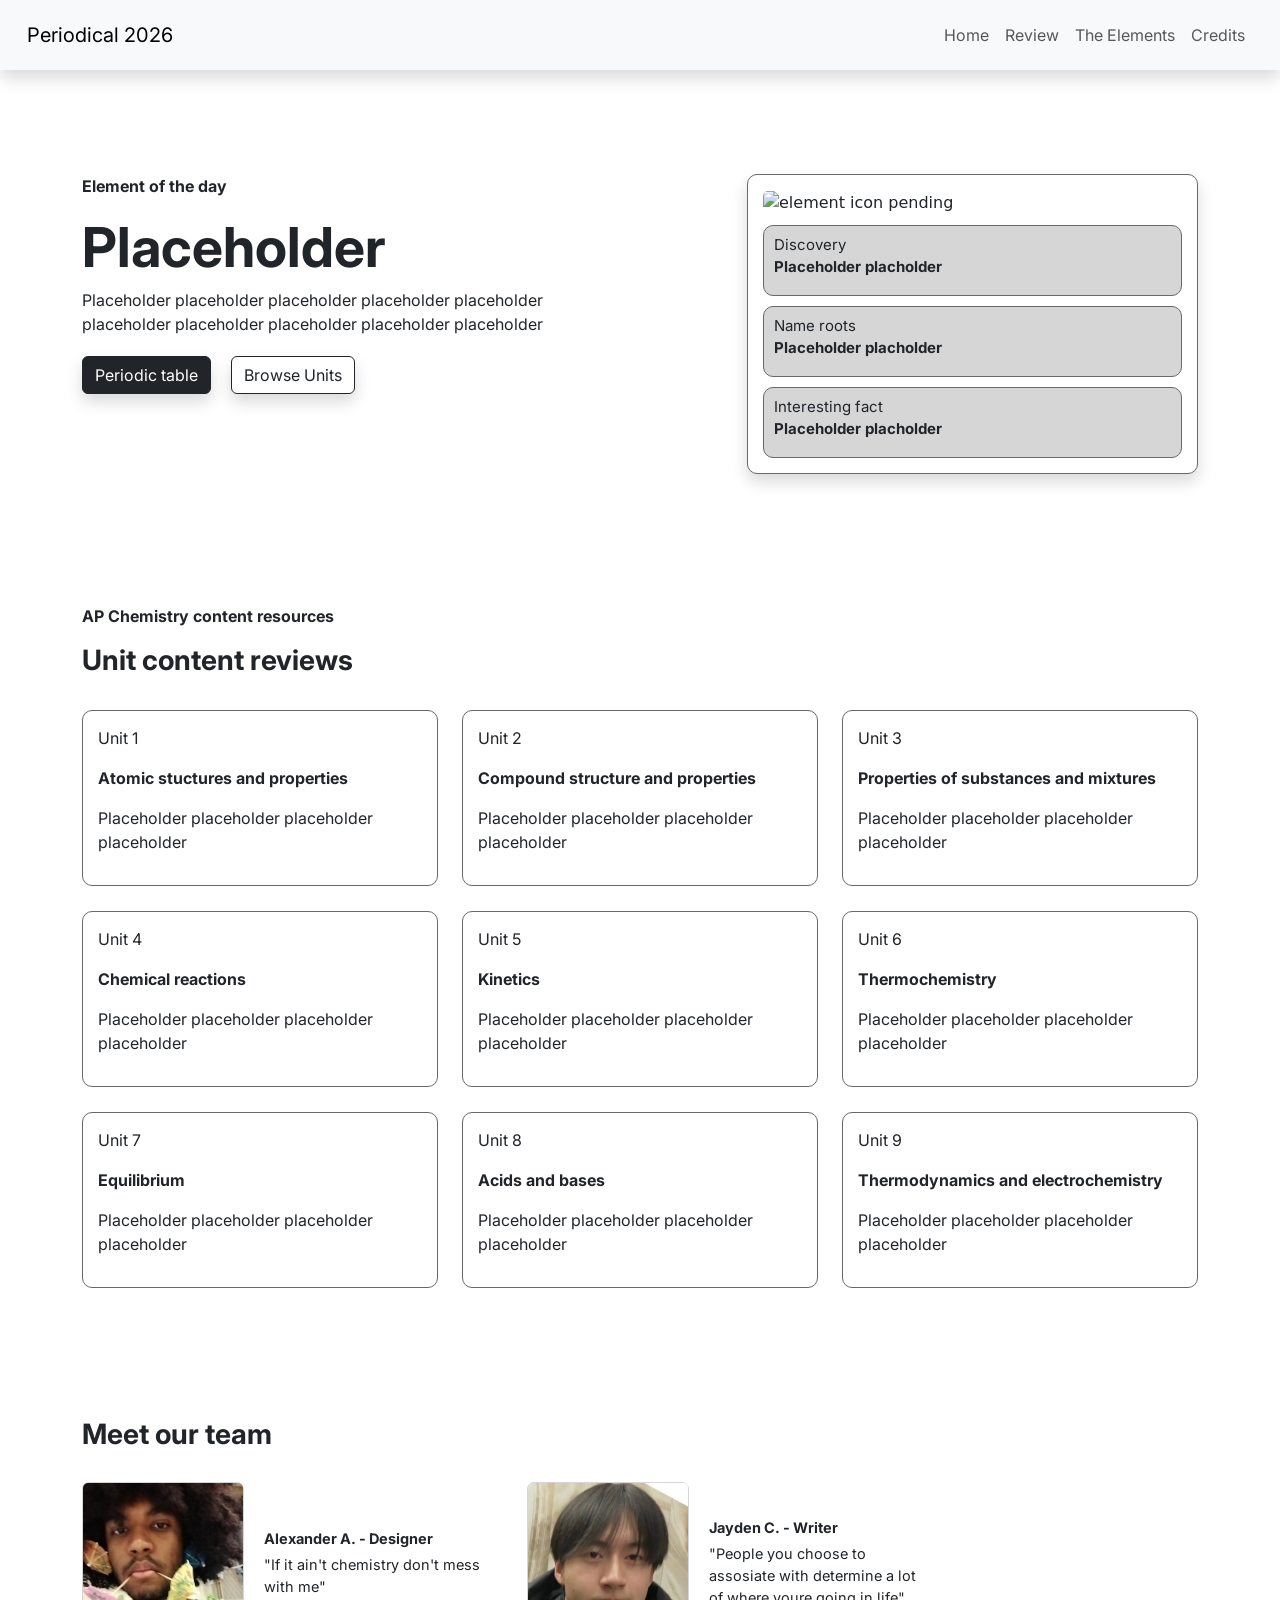
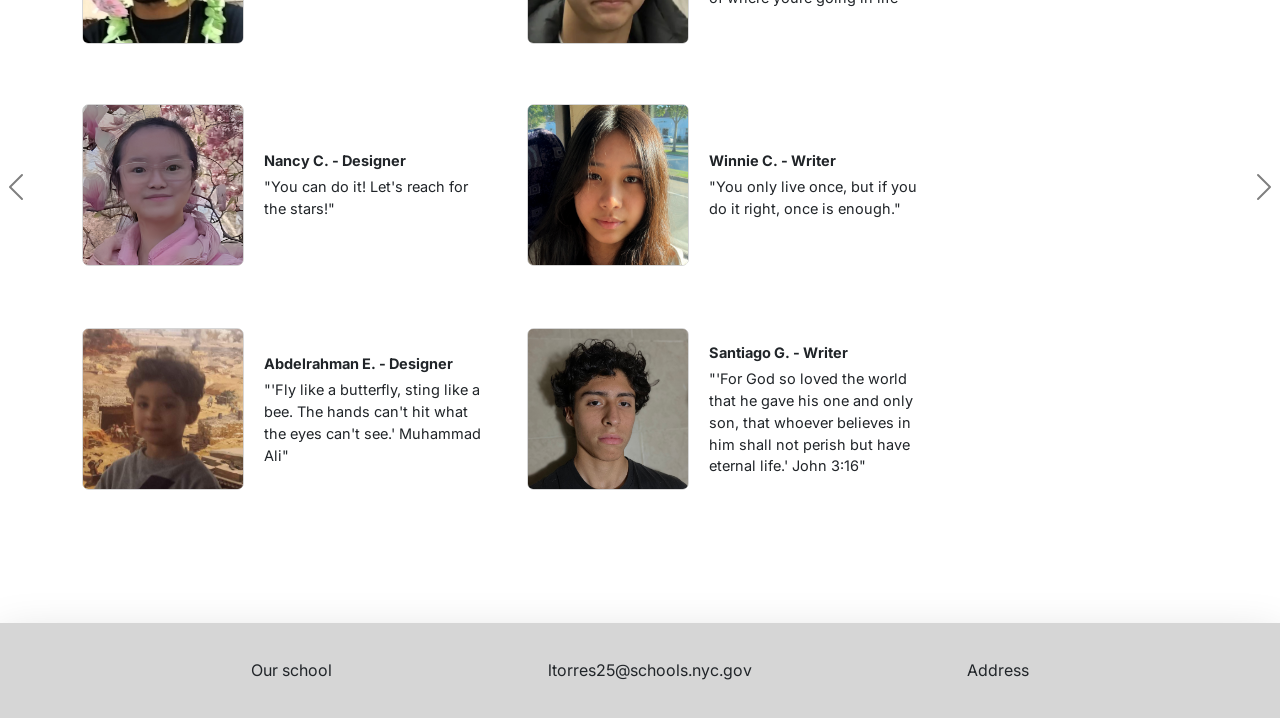
==== commit 37fa753b: "fix file path" ====
--- a/index.html
+++ b/index.html
@@ -30,6 +30,9 @@
                     <a class="nav-link inter-regular" aria-current="page" href="#unit-content">Review</a>
                 </li>
                 <li class="nav-item">
+                    <a class="nav-link inter-regular" aria-current="page" href="periodicTable.html">The Elements</a>
+                </li>
+                <li class="nav-item">
                     <a class="nav-link inter-regular" aria-current="page" href="#credits">Credits</a>
                 </li>
                 </ul>
@@ -209,11 +212,11 @@
                             </div>
                             <div class="person">
                                 <div class="picture">
-                                    <img src="https://cdn.pixabay.com/photo/2015/10/05/22/37/blank-profile-picture-973460_1280.png" width="160px" height="160px">
+                                    <img src="imgs/Abdelrahman Ebed.jpg" width="160px" height="160px">
                                 </div>
                                 <div class="description">
                                     <p class="name inter-bold">Abdelrahman E. - Designer</p>
-                                    <p class="inter-regular">"Placeholder placeholder placeholder placeholder"</p>
+                                    <p class="inter-regular">"'Fly like a butterfly, sting like a bee. The hands can't hit what the eyes can't see.' Muhammad Ali"</p>
                                 </div>
                             </div>
                             <div class="person">
@@ -249,11 +252,11 @@
                             </div>
                             <div class="person">
                                 <div class="picture">
-                                    <img src="https://cdn.pixabay.com/photo/2015/10/05/22/37/blank-profile-picture-973460_1280.png" width="160px" height="160px">
+                                    <img src="imgs/Lixin Huang.png" width="160px" height="160px">
                                 </div>
                                 <div class="description">
                                     <p class="name inter-bold">Lixin H. - Designer</p>
-                                    <p class="inter-regular">"Placeholder placeholder placeholder placeholder"</p>
+                                    <p class="inter-regular">"You can’t add more time to your life but you can add more life to your time."</p>
                                 </div>
                             </div>
                             <div class="person">
@@ -267,11 +270,11 @@
                             </div>
                             <div class="person">
                                 <div class="picture">
-                                    <img src="https://cdn.pixabay.com/photo/2015/10/05/22/37/blank-profile-picture-973460_1280.png" width="160px" height="160px">
+                                    <img src="imgs/Yiwen Jiang.png" width="160px" height="160px">
                                 </div>
                                 <div class="description">
                                     <p class="name inter-bold">Yiwen J. - Designer</p>
-                                    <p class="inter-regular">"Placeholder placeholder placeholder placeholder"</p>
+                                    <p class="inter-regular">"Eat, sleep, and repeat (๑ᵔ⤙ᵔ๑)"</p>
                                 </div>
                             </div>
                             <div class="person">
@@ -334,7 +337,7 @@
                             </div>
                             <div class="person">
                                 <div class="picture">
-                                    <img src="https://cdn.pixabay.com/photo/2015/10/05/22/37/blank-profile-picture-973460_1280.png" width="160px" height="160px">
+                                    <img src="imgs/Leo Lin.jpg" width="160px" height="160px">
                                 </div>
                                 <div class="description">
                                     <p class="name inter-bold">Leo L. - Designer</p>
@@ -347,11 +350,11 @@
                         <div class="profiles">
                             <div class="person">
                                 <div class="picture">
-                                    <img src="https://cdn.pixabay.com/photo/2015/10/05/22/37/blank-profile-picture-973460_1280.png" width="160px" height="160px">
+                                    <img src="imgs/Ryan Lin.jpg" width="160px" height="160px">
                                 </div>
                                 <div class="description">
                                     <p class="name inter-bold">Ryan L. - Designer</p>
-                                    <p class="inter-regular">"Placeholder placeholder placeholder placeholder"</p>
+                                    <p class="inter-regular">"a"</p>
                                 </div>
                             </div>
                             <div class="person">
@@ -365,7 +368,7 @@
                             </div>
                             <div class="person">
                                 <div class="picture">
-                                    <img src="imgs/zhenglin.png" width="160px" height="160px">
+                                    <img src="imgs/Zheng Lin.png" width="160px" height="160px">
                                 </div>
                                 <div class="description">
                                     <p class="name inter-bold">Zheng L. - Writer</p>
@@ -392,11 +395,11 @@
                             </div>
                             <div class="person">
                                 <div class="picture">
-                                    <img src="https://cdn.pixabay.com/photo/2015/10/05/22/37/blank-profile-picture-973460_1280.png" width="160px" height="160px">
+                                    <img src="imgs/Citlali Pacheco.jpg" width="160px" height="160px">
                                 </div>
                                 <div class="description">
                                     <p class="name inter-bold">Citali P. - Writer</p>
-                                    <p class="inter-regular">"Placeholder placeholder placeholder placeholder"</p>
+                                    <p class="inter-regular">"I understood the assignment… sometimes."</p>
                                 </div>
                             </div>
                         </div>
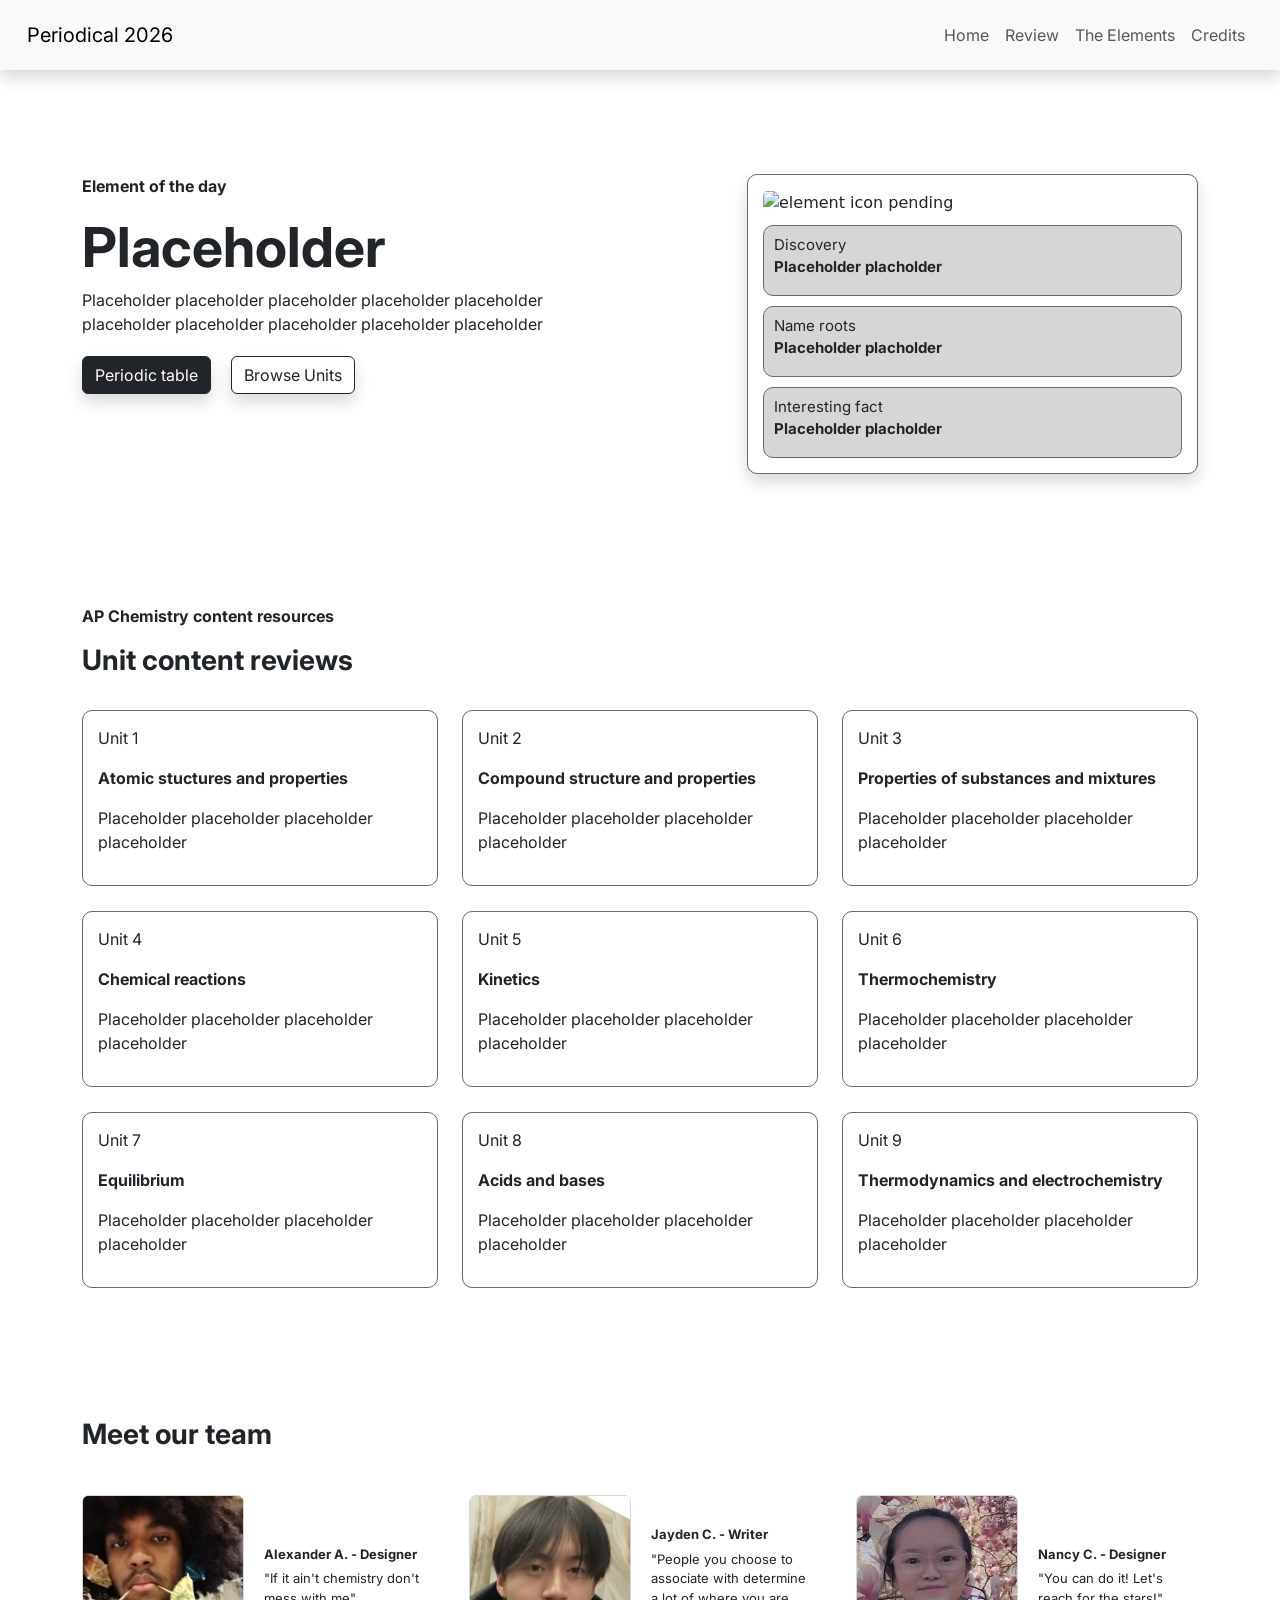
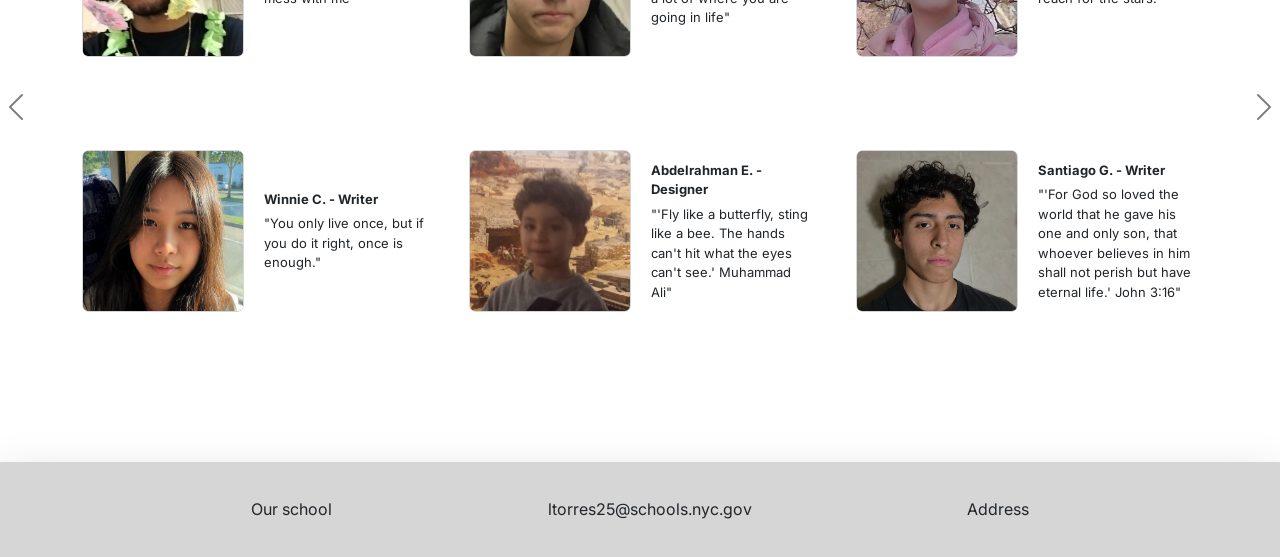
==== commit 807fb0c6: "add Xue and Qilin" ====
--- a/index.html
+++ b/index.html
@@ -189,7 +189,7 @@
                                 </div>
                                 <div class="description">
                                     <p class="name inter-bold">Jayden C. - Writer</p>
-                                    <p class="inter-regular">"People you choose to assosiate with determine a lot of where youre going in life"</p>
+                                    <p class="inter-regular">"People you choose to associate with determine a lot of where you are going in life"</p>
                                 </div>
                             </div>
                             <div class="person">
@@ -238,16 +238,16 @@
                                 </div>
                                 <div class="description">
                                     <p class="name inter-bold">Sara G. - Writer</p>
-                                    <p class="inter-regular" style="font-size: 13px">"Knowing is better than wondering. Waking is better than sleeping, and even the biggest failure, even the worst mistake, beats the hell out of never trying."</p>
-                                </div>
-                            </div>
-                            <div class="person">
-                                <div class="picture">
-                                    <img src="https://cdn.pixabay.com/photo/2015/10/05/22/37/blank-profile-picture-973460_1280.png" width="160px" height="160px">
+                                    <p class="inter-regular" style="font-size: 13px">"Knowing is better than wondering. Being awake is better than sleeping, and even the biggest failure, even the worst mistake, beats the hell out of never trying."</p>
+                                </div>
+                            </div>
+                            <div class="person">
+                                <div class="picture">
+                                    <img src="imgs/Qilin Guo.png" width="160px" height="160px">
                                 </div>
                                 <div class="description">
                                     <p class="name inter-bold">Qilin G. - Writer</p>
-                                    <p class="inter-regular">"Placeholder placeholder placeholder placeholder"</p>
+                                    <p class="inter-regular">"Tomorrow is another day "</p>
                                 </div>
                             </div>
                             <div class="person">
@@ -359,11 +359,11 @@
                             </div>
                             <div class="person">
                                 <div class="picture">
-                                    <img src="https://cdn.pixabay.com/photo/2015/10/05/22/37/blank-profile-picture-973460_1280.png" width="160px" height="160px">
+                                    <img src="imgs/Xue Lin.png" width="160px" height="160px">
                                 </div>
                                 <div class="description">
                                     <p class="name inter-bold">Xue L. - Writer</p>
-                                    <p class="inter-regular">"Placeholder placeholder placeholder placeholder"</p>
+                                    <p class="inter-regular">“B possitive :P”</p>
                                 </div>
                             </div>
                             <div class="person">
--- a/style.css
+++ b/style.css
@@ -17,15 +17,15 @@
 .spacing {
   margin-bottom: 130px;
 }
-#daily-element{
-    margin-top: 150px;
-    padding: 0px 60px 0px 60px;
-    width: 100%;
+#daily-element {
+  margin-top: 150px;
+  padding: 0px 60px 0px 60px;
+  width: 100%;
 }
 #element-name {
   font-size: 55px;
 }
-#button-align{
+#button-align {
   display: flex;
   align-content: center;
   margin-top: 20px;
@@ -44,11 +44,11 @@
   margin-left: auto;
   width: 500px;
 }
-.align-self-flex-end{
-  display:flex;
+.align-self-flex-end {
+  display: flex;
   align-self: flex-end;
 }
-.box{
+.box {
   background-color: #d6d6d6;
   border: 1px solid #696969;
   border-radius: 10px;
@@ -57,15 +57,15 @@
   margin-top: 10px;
   font-size: 15px;
 }
-.sub-title{
+.sub-title {
   margin: 8px 0px 0px 0px;
 }
 
-#unit-content{
+#unit-content {
   padding: 0px 60px 0px 60px;
   width: 100%;
 }
-.units{
+.units {
   background-color: #fff;
   border: 1px solid #696969;
   border-radius: 10px;
@@ -73,11 +73,11 @@
   margin-top: 25px;
 }
 a {
-    text-decoration: none;
-    color: inherit;
-    /* display:block; */
+  text-decoration: none;
+  color: inherit;
+  /* display:block; */
 }
-img{
+img {
   border-radius: 5px;
 }
 
@@ -86,7 +86,7 @@
   position: relative;
 }
 .profiles {
-  display:flex;
+  display: flex;
   flex-wrap: wrap;
   gap: 45px;
   justify-content: flex-start;
@@ -96,26 +96,32 @@
 /* .top-row{
   margin-bottom: 55px;
 } */
-.person{
+.person {
   display: flex;
-  align-items:center;
+  align-items: center;
   gap: 20px;
 }
 .picture {
-  margin:auto;
+  margin: auto;
   border: 1px solid #d6d6d6;
   border-radius: 7px;
 }
 .description {
   margin: auto;
-  width:218px;
+  width: 218px;
   font-size: 14.5px;
 }
-.name{
+@media (width < 1400px) {
+  .description {
+    width: 160px;
+    font-size: 13px;
+  }
+}
+.name {
   margin: 16px 0px 5px 0px;
 }
 
-.carousel{
+.carousel {
   margin-top: 30px;
 }
 .carousel-control-prev {
@@ -125,17 +131,66 @@
   right: -150px;
 }
 
-#footer{
+#footer {
   background-color: #d6d6d6;
   margin-top: 130px;
 }
-footer{
+footer {
   display: flex;
   justify-content: space-evenly;
   align-items: baseline;
   margin: auto;
-  text-align:center;
+  text-align: center;
   flex-wrap: wrap;
   align-content: center;
   padding: 35px;
 }
+
+.eyebrow {
+  font-size: 0.75rem;
+  text-transform: uppercase;
+  letter-spacing: 0.1em;
+  color: #888;
+}
+
+.question-card {
+  background: #fff;
+  border: 1px solid #e0e0e0;
+  border-radius: 8px;
+  padding: 24px;
+  margin-bottom: 20px;
+}
+
+.question-text {
+  font-weight: 600;
+  margin-bottom: 16px;
+}
+
+.option {
+  display: flex;
+  align-items: center;
+  gap: 12px;
+  padding: 12px 16px;
+  border: 1px solid #e0e0e0;
+  border-radius: 6px;
+  margin-bottom: 10px;
+  cursor: pointer;
+}
+
+.option:hover {
+  background-color: #f9f9f9;
+}
+
+.btn-submit {
+  background-color: #1a1a1a;
+  color: #fff;
+  border: none;
+  padding: 12px 32px;
+  border-radius: 6px;
+  font-size: 1rem;
+  cursor: pointer;
+}
+
+.btn-submit:hover {
+  background-color: #333;
+}
